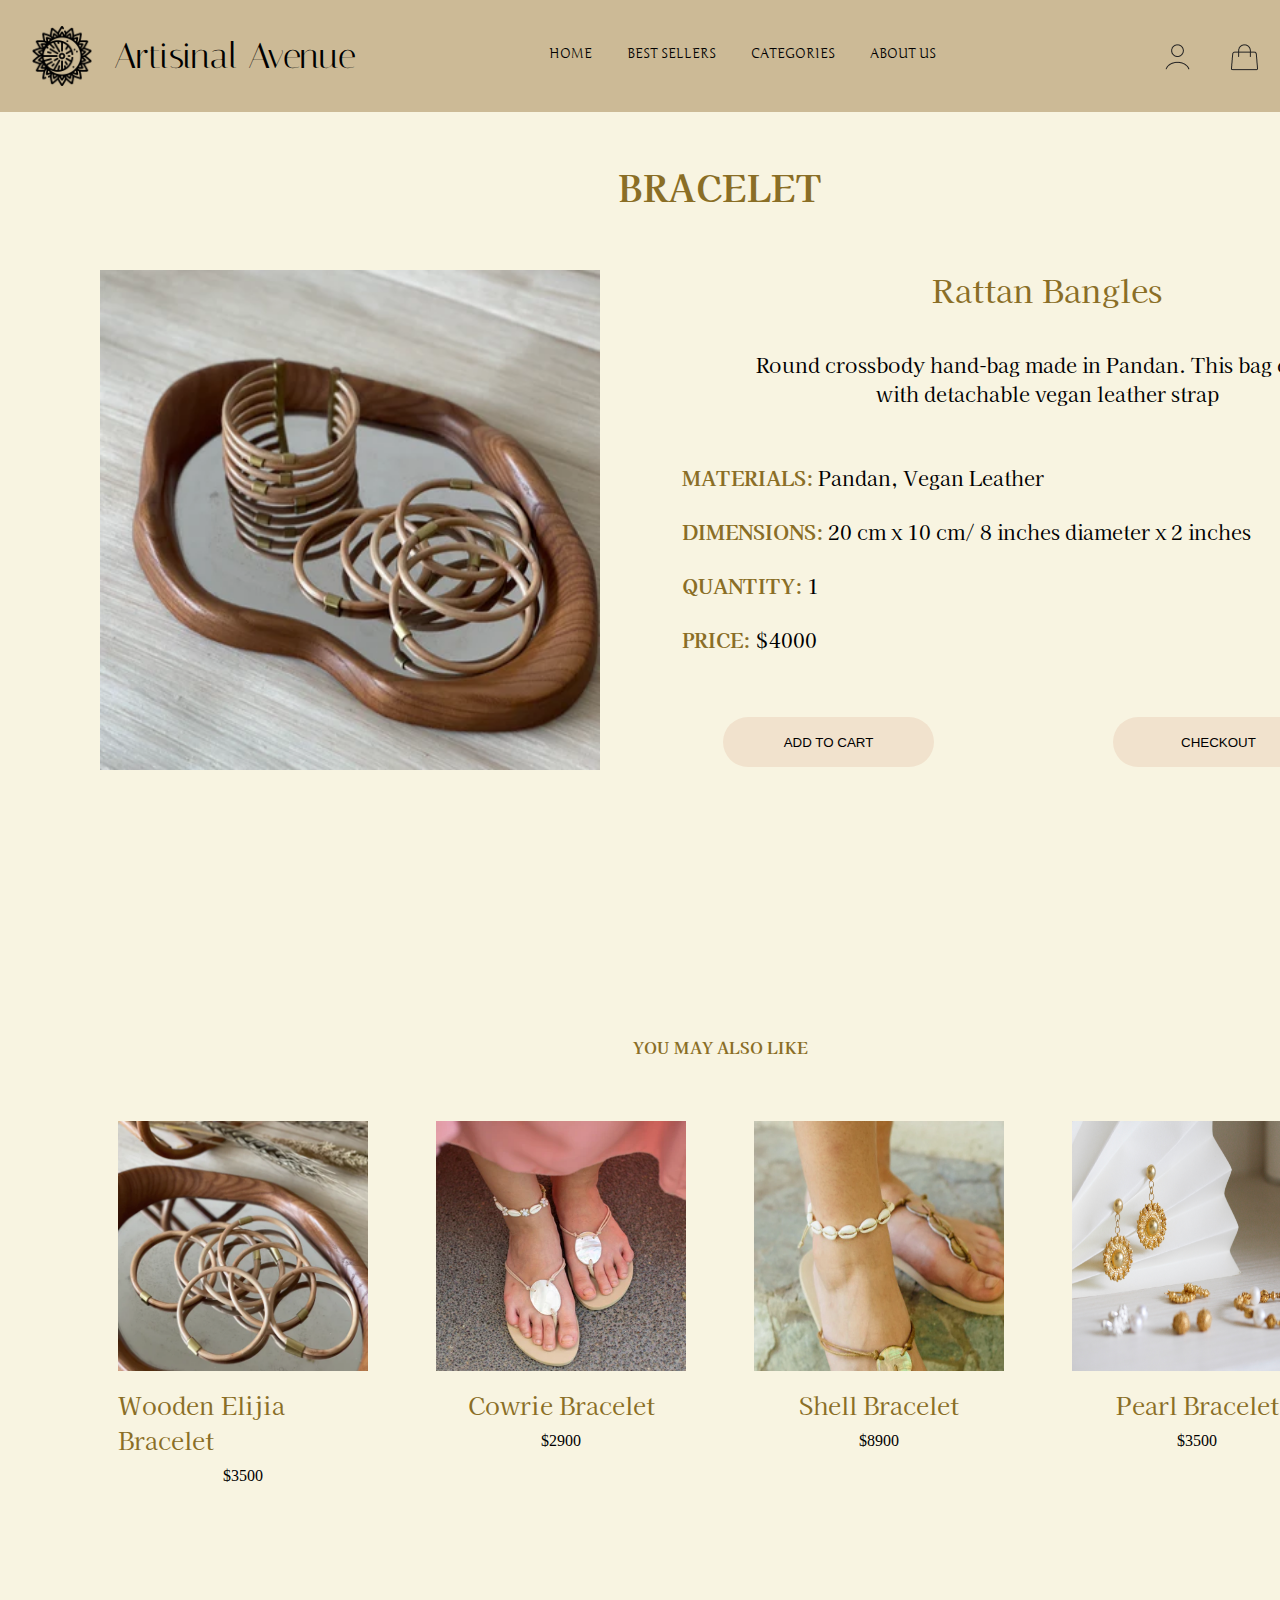
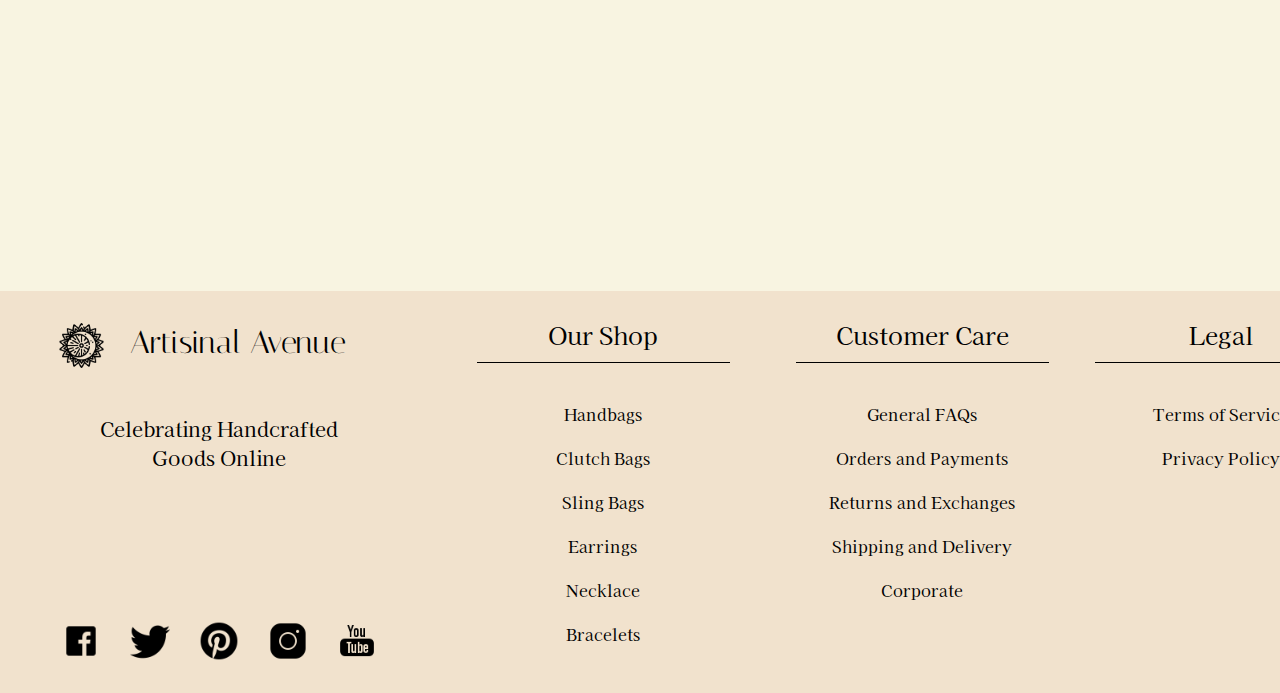
==== Categories/Bracelet.html @ ca0dc996 "Add files via upload" ====
<!DOCTYPE html>
<html lang="en">
    <head>
        <meta charset="UTF-8">
        <meta name="viewport" content="width=device-width, initial-scale=1.0">
        <link rel="preconnect" href="https://fonts.googleapis.com">
        <link rel="preconnect" href="https://fonts.gstatic.com" crossorigin>
        <link href="https://fonts.googleapis.com/css2?family=Italiana&family=Junge&family=Kaisei+Decol&display=swap" rel="stylesheet">
        <link rel="stylesheet" href="../header.css">
        <link rel="stylesheet" href="../Footer.css">
        <link rel="stylesheet" href="../index.css">
        <link rel="stylesheet" href="../Category.css">
        <link rel="stylesheet" href="../Footer.css">

        <title>Artisinal Avenue</title>
    </head>
    <body>
        <div class="main">

            <!-- HEADERRR -->
            <div class="Header-main" >
                <img class="Header-logo" src="../Header/sun.png" alt="Sun" />
                <p class="Header-title"> Artisinal Avenue</p>
                
                <div class="Navigation-wrapper">
                    <a href="../index.html#Home" class="Header-navigation"> HOME </a>
                    <div class="underline"></div>
                </div>
                <div class="Navigation-wrapper">
                    <a href="../index.html#BestSeller" class="Header-navigation"> BEST SELLERS</a>
                    <div class="underline"></div>
                </div>
                <div class="Navigation-wrapper">
                    <a href="../index.html#Categories" class="Header-navigation"> CATEGORIES </a>
                    <div class="underline"></div>
                </div>
                <div class="Navigation-wrapper">
                    <a href="../index.html#AboutUs" class="Header-navigation"> ABOUT US </a>
                    <div class="underline"></div>
                </div>
                
                
                <img class='Header-icons' id="Header-user" src="../Header/user.png" alt="" />
                <img class="Header-icons" id="Header-bag" src="../Header/bag.png" alt="" />
                <img class="Header-icons" id="Header-search" src="../Header/Search.png" alt="" />
                

            </div>


            <!-- PRODUCT HIGHLIGHT -->
            <p class="Highlight-title"> BRACELET </p>
            <div class="Highlight-main">
                <img class="Highlight-pic" src="/Categories/Bracelet/elina rattan bangles 2.webp" alt="">
                <div class="Highlight-info">
                    <!-- PRODUCT TITLE DESCRIPTION -->
                    <div class="Product-name-wrapper">
                        <p class="Highlight-product-title"> Rattan Bangles </p>
                        <p class="Highlight-product-description"> Round crossbody hand-bag made in Pandan. This bag comes with detachable vegan leather strap  </p>
                    </div>
                    <!-- INFOS MATERIALS -->
                    <div class="Product-infos">
                        <p class="Product-infos-description"> 
                            <span class="Product-infos-title">MATERIALS: </span> Pandan, Vegan Leather
                        </p>

                        <p class="Product-infos-description">
                            <span class="Product-infos-title">DIMENSIONS: </span>
                            20 cm x 10 cm/ 8 inches diameter x 2 inches
                        </p>

                        <p class="Product-infos-description">
                            <span class="Product-infos-title">QUANTITY: </span> 1
                        </p> 
                        
                        <p class="Product-infos-description">
                            <span class="Product-infos-title">PRICE: </span> $4000
                        </p>
                    </div>
                    <!-- CHECKOUT / ADD TO CARD -->
                    <div class="buttons">
                        <button> ADD TO CART </button>
                        <button> CHECKOUT </button>
                    </div>
                </div>
            </div>

            <div class="Suggestion-main">
                <p class="Suggestion-title"> YOU MAY ALSO LIKE </p>
                <div class="Suggestion-products-main">
                    <div class="products-suggestion">
                        <img src="/Categories/Bracelet/elina rattan bangles.webp" alt="">
                        <p class="products-suggestion-title"> Wooden Elijia Bracelet</p>
                        <p class="products-suggestion-price"> $3500</p>
                    </div>

                    <div class="products-suggestion">
                        <img src="/Categories/Bracelet/blaine cowrie bracelet.webp" alt="">
                        <p class="products-suggestion-title">Cowrie Bracelet</p>
                        <p class="products-suggestion-price"> $2900</p>
                    </div>

                    <div class="products-suggestion">
                        <img src="/Categories/Bracelet/shell bracelet 2.webp" alt="">
                        <p class="products-suggestion-title"> Shell Bracelet</p>
                        <p class="products-suggestion-price"> $8900</p>
                    </div>

                    <div class="products-suggestion">
                        <img src="/Categories/Bracelet/hero candidate 1.JPG" alt="">
                        <p class="products-suggestion-title"> Pearl Bracelet</p>
                        <p class="products-suggestion-price"> $3500</p>
                    </div>
                </div>
            </div>

            <!-- FOOOOTERRR -->

            <div class="Footer-main">
                <div class="Footer-brand">
                    <div class="Footer-title">
                        <img src="/Header/sun.png" alt="">
                        <p class="Footer-brand-name"> Artisinal Avenue</p>
                    </div>
                    <p class="Footer-tagline"> Celebrating Handcrafted Goods Online</p>
                    <div class="Footer-socials">
                        <img class="socials" src="/Footer/facebook.png" alt="">
                        <img class="socials" src="/Footer/twitter.png" alt="">
                        <img class="socials" src="/Footer/pinterest.png" alt="">
                        <img class="socials" src="/Footer/instagram.png" alt="">
                        <img class="socials" src="/Footer/toutube.png" alt="">
                    </div>
                </div>


                <div class="Footer-OurShop">
                    <p class="OurShop-title"> Our Shop</p>
                    <div class="line"></div>
                    <p class="Footer-nav"> <a href="../Categories/Handbag.html">Handbags</a>  </p>
                    <p class="Footer-nav"> <a href="../Categories/Clutchbag.html">Clutch Bags</a>   </p>
                    <p class="Footer-nav"> <a href="../Categories/Slingbag.html">Sling Bags</a>   </p>
                    <p class="Footer-nav"> <a href="../Categories/Earring.html">Earrings</a>   </p>
                    <p class="Footer-nav"> <a href="../Categories/Necklace.html">Necklace</a>   </p>
                    <p class="Footer-nav"> <a href="../Categories/Bracelet.html">Bracelets</a>   </p>
                </div>


                <div class="Footer-Customer">
                    <p class="OurShop-title"> Customer Care </p>
                    <div class="line"></div>
                    <p class="Footer-nav"> General FAQs</p>
                    <p class="Footer-nav"> Orders and Payments  </p>
                    <p class="Footer-nav"> Returns and Exchanges </p>
                    <p class="Footer-nav"> Shipping and Delivery </p>
                    <p class="Footer-nav"> Corporate </p>
                </div>

                <div class="Footer-legal">
                    <p class="OurShop-title"> Legal </p>
                    <div class="line"></div>
                    <p class="Footer-nav"> Terms of Service</p>
                    <p class="Footer-nav"> Privacy Policy </p>

                </div>
            </div>
        </div>

        <script src="../script2.js"></script>
    </body>

</html>
---- header.css ----
/* .Header-main{
    display: flex;
    background-color: #CCBA96;
    width: 1440px;
    height: 112px;
    align-items: center;
    margin-bottom: 0;
    position: fixed;
    z-index: 1;
}

.Header-logo{
    height: 60px;
    width: 60px;
    margin-left: 32px;
}

.Header-title{
    margin-left: 22px;
    margin-right: 158px;
    font-family: "italiana";
    font-size: 36px;
    color: black;
}

.Header-navigation{
    font-family: "junge";
    font-size: 13px;
    color: black;
    margin-left: 35px;
}

.Header-user{
    width: 35px;
    height: 35px;
    margin-left: 224px;
}

.Header-bag{
    width: 35px;
    height: 35px;
    margin-left: 32px;
}

.Header-search{
    width: 35px;
    height: 35px;
    margin-left: 32px;
} */

.Header-main{
    display: flex;
    background-color: #CCBA96;
    width: 1440px;
    height: 112px;
    align-items: center;
    margin-bottom: 0;
    position: fixed;
    z-index: 1;
}

.Header-logo{
    height: 60px;
    width: 60px;
    margin-left: 32px;
}

.Header-title{
    margin-left: 22px;
    margin-right: 158px;
    font-family: "italiana";
    font-size: 36px;
    color: black;
}

.Header-navigation{
    font-family: "junge";
    font-size: 13px;
    color: black;
    /* margin-left: 35px; */
    transition: 0.15s;
    text-decoration: none;
}

#Header-user{
    width: 35px;
    height: 35px;
    margin-left: 224px;
    cursor: pointer;
}

#Header-bag{
    width: 35px;
    height: 35px;
    margin-left: 32px;
    cursor: pointer;
}

.Header-search{
    margin-left: 35px;
    cursor: pointer;
}


.Navigation-wrapper{
    width: auto;
    height: auto;
    display: flex;
    flex-direction: column;
    align-items: center;
    margin-left: 35px;
    /* background-color: aquamarine; */
}

.underline{
    width: 0px;
    height: 1px;
    background-color: black;
    margin-top: 5px;
    transition: 0.15s;
}

.Navigation-wrapper:hover .underline{
    width: 100%;
}

.Navigation-wrapper:hover .Header-navigation{
    transform: scale(1.1);
}

.Header-icons{
    transition: 0.15s;
}
.Header-icons:hover{
    transform: scale(1.25);
}

#Header-search{
    margin-left: 35px;
}
---- Footer.css ----
.Footer-main{
    width: 1440px;
    height: 500px;
    background-color: #F1E2CD;
    display: flex;
    align-items: center;
    margin-top: 400px;
}

.Footer-brand{
    width: 320px;
    height: 338px;
    display: flex;
    flex-direction: column;
    align-items: center;
    margin-left: 59px;
}

.Footer-title{
    display: flex;
    width: 320px;
    height: 45px;
    margin-bottom: 46px;
}

.Footer-title img{
    width: 45px;
    height: 45px;
    margin-right: 26px;
}

.Footer-title p{
    font-family: "italiana";
    font-size: 32px;
    color: black;
}

.Footer-tagline{
    font-family: "kaisei decol";
    font-size: 20px;
    color: black;
    margin-bottom: 148px;
    width: 256px;
    height: 66px;
    text-align: center;
}

.Footer-socials img{
    width: 40px;
    height: 40px;
    transition: 0.15s;
}

.Footer-socials{
    width: 316px;
    height: 40px;
    display: flex;
    justify-content: space-between;
}

.Footer-OurShop{
    width: 266px;
    height: 350px;
    display: flex;
    flex-direction: column;
    margin-left: 91px;
    align-items: center;
}

.Footer-OurShop a{
    text-decoration: none;
    color: inherit;
}

.OurShop-title{
    font-family: "kaisei decol";
    font-size: 24px;
    color: black;
    margin-bottom: 10px;
}

.line{
    height: 1px;
    width: 253px;
    background-color: black;
    margin-bottom: 39px;
}

.Footer-nav{
    font-family: "kaisei decol";
    font-size: 16px;
    color: black;
    margin-bottom: 20px;
    font-weight: 300;
    transition: 0.15s;
    cursor: pointer;
}

.socials:hover{
    transform: scale(1.25);
}

.Footer-nav:hover{
    transform: scale(1.1);
    color:#6B5724 ;
}

.Footer-Customer{
    width: 256px;
    height: 350px;
    display: flex;
    flex-direction: column;
    margin-left: 58px;
    align-items: center;
}

.Footer-legal{
    width: 256px;
    height: 350px;
    display: flex;
    flex-direction: column;
    margin-left: 43px;
    align-items: center;
}
---- index.css ----
*{
    box-sizing: border-box;
    margin: 0px;
    padding: 0px;
}
  
.main{
    display: flex;
    flex-direction: column;
    align-items: center;
    width: 1440px;
    height: 6498px;
    background-color: #F8F4E1;
}
---- Category.css ----
.main{
    height: 2293px;
    width: 1440px;
    display: flex;
    flex-direction: column;
    align-items: center;
}

.Highlight-title{
    font: 700 36px "kaisei decol";
    color: #8A6E26;
    margin-top: 160px;
    margin-bottom: 54px;
}

.Highlight-main{
    height: 508px;
    width: 1240px;
    display: flex;
    align-items: center;
    justify-content: space-between;
    margin-bottom: 261px;
}

.Highlight-pic{
    width: 500px;
    height: 500px;
}

.Highlight-info{
    width: 658px;
    height: 508px;
    display: flex;
    flex-direction: column;
}

.Product-name-wrapper{
    width: 585px;
    height: 197px;
    display: flex;
    flex-direction: column;
    align-items: center;
    margin-left: 73px;
}

.Highlight-product-title{
    font: 400 32px "kaisei decol";
    color: #8A6E26;
    margin-bottom: 38px;
}

.Highlight-product-description{
    font: 400 20px "kaisei decol";
    color: #000000;
    width: 585px;
    height: 115px;
    text-align: center;
}

.Product-infos{
    width: 604px;
    height: 191px;
    display: flex;
    flex-direction: column;
    justify-content: space-between;
    margin-bottom: 63px;
}

.Product-infos-description{
    font: 400 20px "kaisei decol";
    color: black;
}

.Product-infos-title{
    font: 700 20px "kaisei decol";
    color: #8A6E26;
}

.buttons{
    width: 601px;
    height: 50px;
    display: flex;
    justify-content: space-between;
    margin-left: 41px;
}

.buttons button{
    width: 211px;
    height: 50px;
    color: black;
    background-color: #F1E2CD;
    border-radius: 50px;
    border: none;
    transition: 0.15s;
}

.buttons button:hover{
    background-color: #ceb898;
    transform: scale(1.05);
}

.Suggestion-main{
    width: 1204px;
    height: 456px;
    display: flex;
    flex-direction: column;
    align-items: center;
}

.Suggestion-title{
    font: 700 16px "kaisei decol";
    color: #8A6E26;
    margin-bottom: 62px;
}

.Suggestion-products-main{
    width: 1204px;
    height: 351px;
    display: flex;
    justify-content: space-between;
    margin-bottom: 297px;
}

.products-suggestion{
    height: 351px;
    width: 250px;
    display: flex;
    flex-direction: column;
    align-items: center;
    transition: 0.15s;
}

.products-suggestion:hover{
    transform: scale(1.05);
    background-color: #e0d7c9;
}

.products-suggestion img{
    width: 250px;
    height: 250px;
    margin-bottom: 16px;
}

.products-suggestion-title{
    font: 400 24px "kaisei decol";
    color: #8A6E26;
    margin-bottom: 10px;
}

.Footer-main{
    margin-top: 0;
}
---- Footer.css ----
.Footer-main{
    width: 1440px;
    height: 500px;
    background-color: #F1E2CD;
    display: flex;
    align-items: center;
    margin-top: 400px;
}

.Footer-brand{
    width: 320px;
    height: 338px;
    display: flex;
    flex-direction: column;
    align-items: center;
    margin-left: 59px;
}

.Footer-title{
    display: flex;
    width: 320px;
    height: 45px;
    margin-bottom: 46px;
}

.Footer-title img{
    width: 45px;
    height: 45px;
    margin-right: 26px;
}

.Footer-title p{
    font-family: "italiana";
    font-size: 32px;
    color: black;
}

.Footer-tagline{
    font-family: "kaisei decol";
    font-size: 20px;
    color: black;
    margin-bottom: 148px;
    width: 256px;
    height: 66px;
    text-align: center;
}

.Footer-socials img{
    width: 40px;
    height: 40px;
    transition: 0.15s;
}

.Footer-socials{
    width: 316px;
    height: 40px;
    display: flex;
    justify-content: space-between;
}

.Footer-OurShop{
    width: 266px;
    height: 350px;
    display: flex;
    flex-direction: column;
    margin-left: 91px;
    align-items: center;
}

.Footer-OurShop a{
    text-decoration: none;
    color: inherit;
}

.OurShop-title{
    font-family: "kaisei decol";
    font-size: 24px;
    color: black;
    margin-bottom: 10px;
}

.line{
    height: 1px;
    width: 253px;
    background-color: black;
    margin-bottom: 39px;
}

.Footer-nav{
    font-family: "kaisei decol";
    font-size: 16px;
    color: black;
    margin-bottom: 20px;
    font-weight: 300;
    transition: 0.15s;
    cursor: pointer;
}

.socials:hover{
    transform: scale(1.25);
}

.Footer-nav:hover{
    transform: scale(1.1);
    color:#6B5724 ;
}

.Footer-Customer{
    width: 256px;
    height: 350px;
    display: flex;
    flex-direction: column;
    margin-left: 58px;
    align-items: center;
}

.Footer-legal{
    width: 256px;
    height: 350px;
    display: flex;
    flex-direction: column;
    margin-left: 43px;
    align-items: center;
}
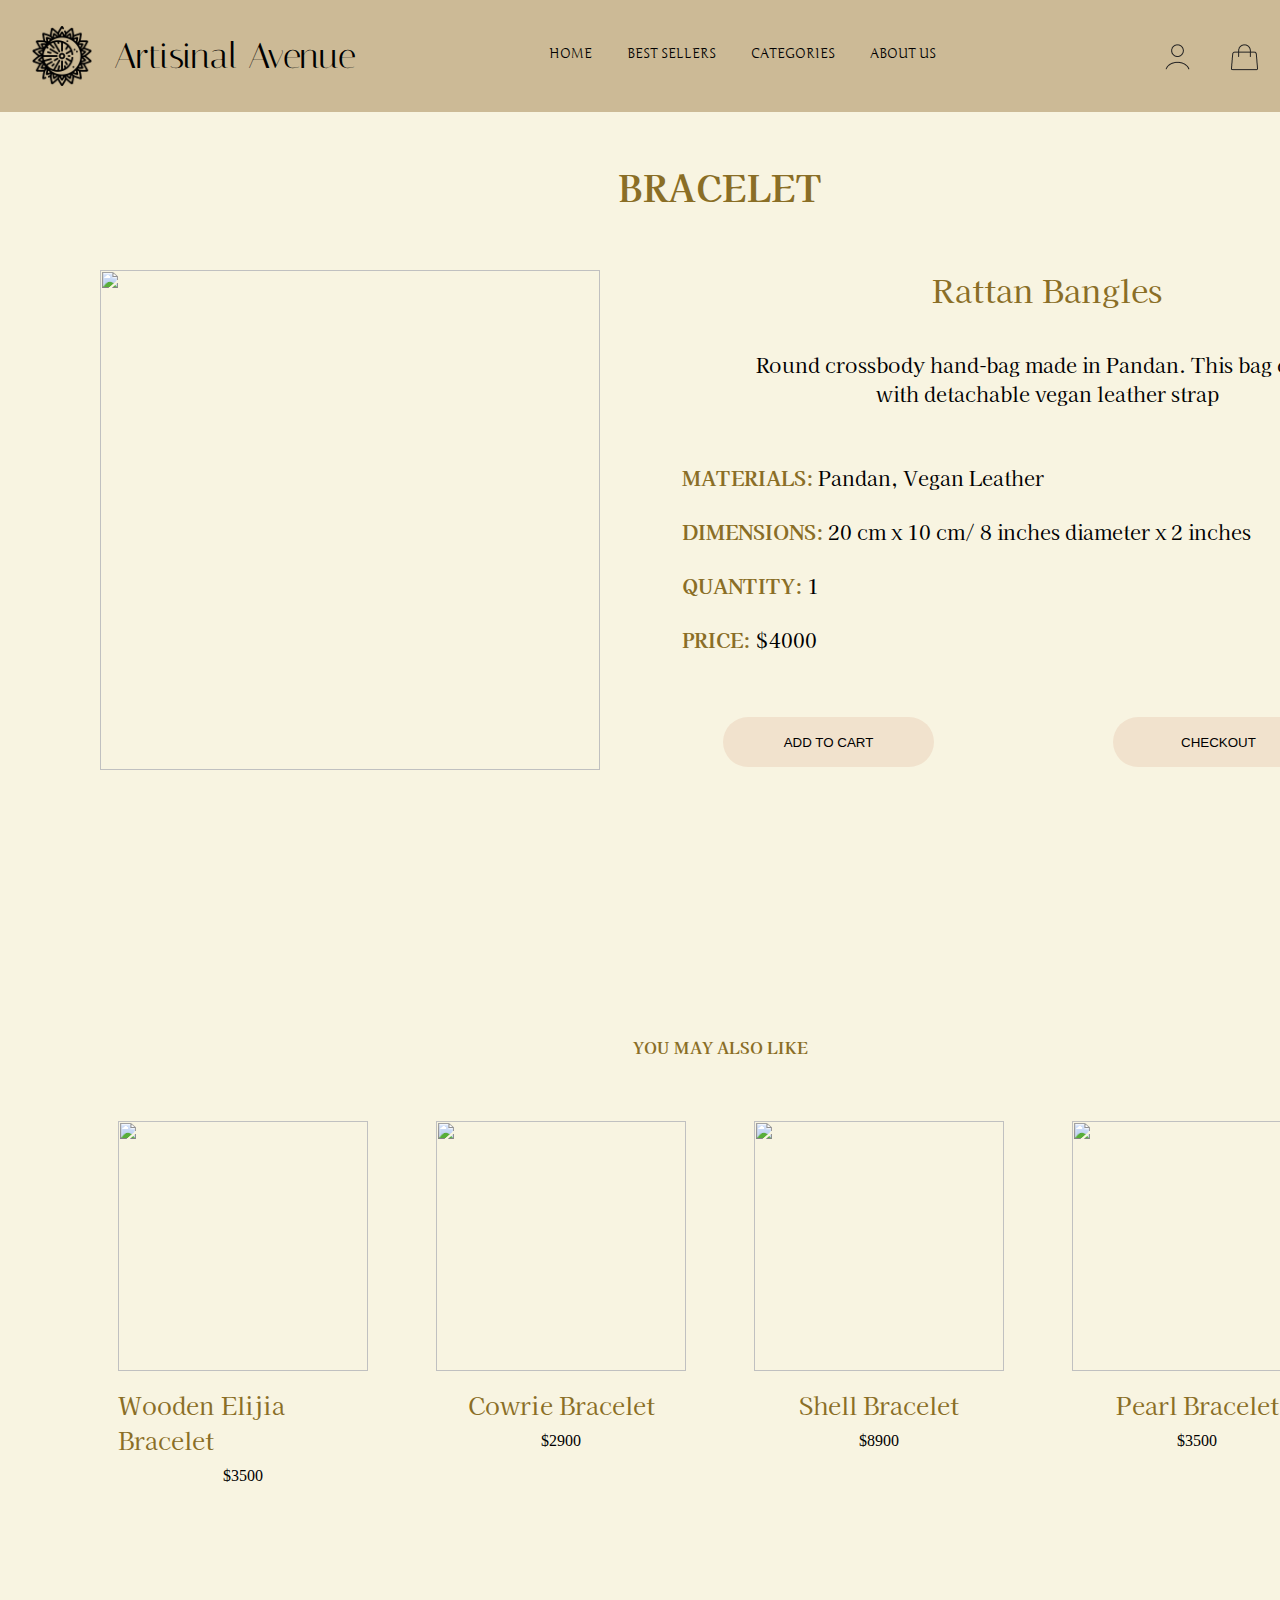
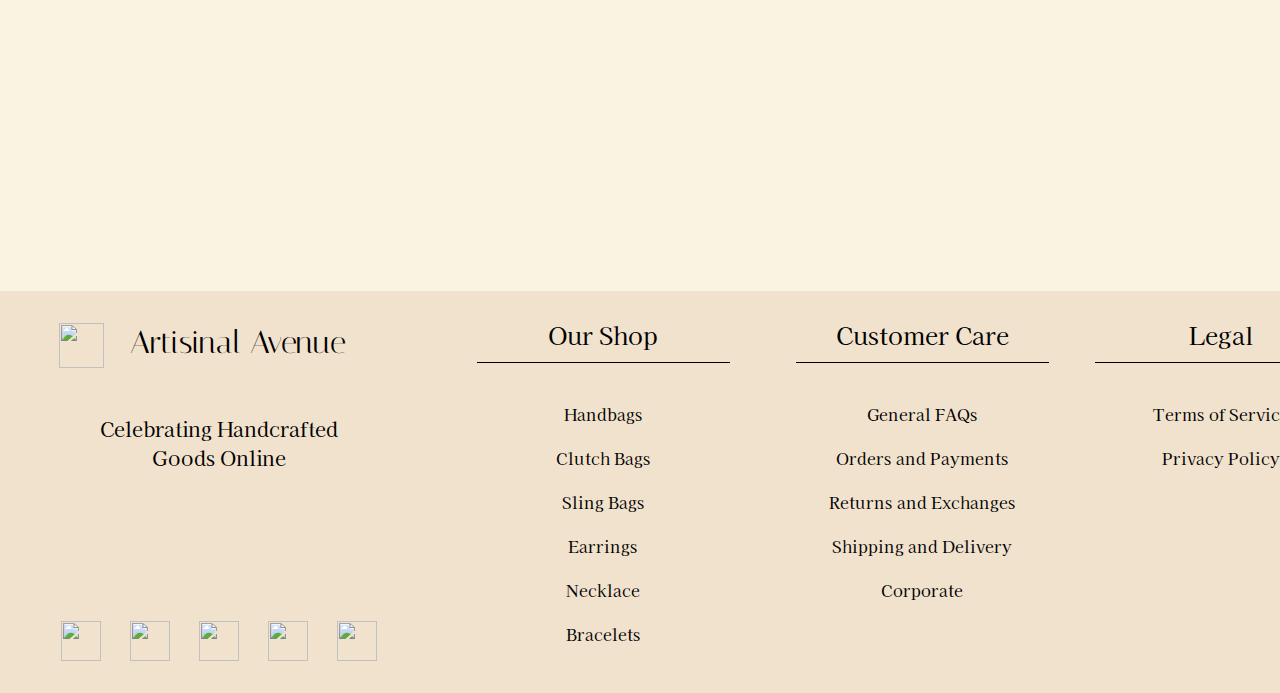
==== commit a7875e1a: "Update Bracelet.html" ====
--- a/Categories/Bracelet.html
+++ b/Categories/Bracelet.html
@@ -51,7 +51,7 @@
             <!-- PRODUCT HIGHLIGHT -->
             <p class="Highlight-title"> BRACELET </p>
             <div class="Highlight-main">
-                <img class="Highlight-pic" src="/Categories/Bracelet/elina rattan bangles 2.webp" alt="">
+                <img class="Highlight-pic" src="Categories/Bracelet/elina rattan bangles 2.webp" alt="">
                 <div class="Highlight-info">
                     <!-- PRODUCT TITLE DESCRIPTION -->
                     <div class="Product-name-wrapper">
@@ -89,25 +89,25 @@
                 <p class="Suggestion-title"> YOU MAY ALSO LIKE </p>
                 <div class="Suggestion-products-main">
                     <div class="products-suggestion">
-                        <img src="/Categories/Bracelet/elina rattan bangles.webp" alt="">
+                        <img src="Categories/Bracelet/elina rattan bangles.webp" alt="">
                         <p class="products-suggestion-title"> Wooden Elijia Bracelet</p>
                         <p class="products-suggestion-price"> $3500</p>
                     </div>
 
                     <div class="products-suggestion">
-                        <img src="/Categories/Bracelet/blaine cowrie bracelet.webp" alt="">
+                        <img src="Categories/Bracelet/blaine cowrie bracelet.webp" alt="">
                         <p class="products-suggestion-title">Cowrie Bracelet</p>
                         <p class="products-suggestion-price"> $2900</p>
                     </div>
 
                     <div class="products-suggestion">
-                        <img src="/Categories/Bracelet/shell bracelet 2.webp" alt="">
+                        <img src="Categories/Bracelet/shell bracelet 2.webp" alt="">
                         <p class="products-suggestion-title"> Shell Bracelet</p>
                         <p class="products-suggestion-price"> $8900</p>
                     </div>
 
                     <div class="products-suggestion">
-                        <img src="/Categories/Bracelet/hero candidate 1.JPG" alt="">
+                        <img src="Categories/Bracelet/hero candidate 1.JPG" alt="">
                         <p class="products-suggestion-title"> Pearl Bracelet</p>
                         <p class="products-suggestion-price"> $3500</p>
                     </div>
@@ -119,16 +119,16 @@
             <div class="Footer-main">
                 <div class="Footer-brand">
                     <div class="Footer-title">
-                        <img src="/Header/sun.png" alt="">
+                        <img src="Header/sun.png" alt="">
                         <p class="Footer-brand-name"> Artisinal Avenue</p>
                     </div>
                     <p class="Footer-tagline"> Celebrating Handcrafted Goods Online</p>
                     <div class="Footer-socials">
-                        <img class="socials" src="/Footer/facebook.png" alt="">
-                        <img class="socials" src="/Footer/twitter.png" alt="">
-                        <img class="socials" src="/Footer/pinterest.png" alt="">
-                        <img class="socials" src="/Footer/instagram.png" alt="">
-                        <img class="socials" src="/Footer/toutube.png" alt="">
+                        <img class="socials" src="Footer/facebook.png" alt="">
+                        <img class="socials" src="Footer/twitter.png" alt="">
+                        <img class="socials" src="Footer/pinterest.png" alt="">
+                        <img class="socials" src="Footer/instagram.png" alt="">
+                        <img class="socials" src="Footer/toutube.png" alt="">
                     </div>
                 </div>
 
@@ -168,4 +168,4 @@
         <script src="../script2.js"></script>
     </body>
 
-</html>+</html>
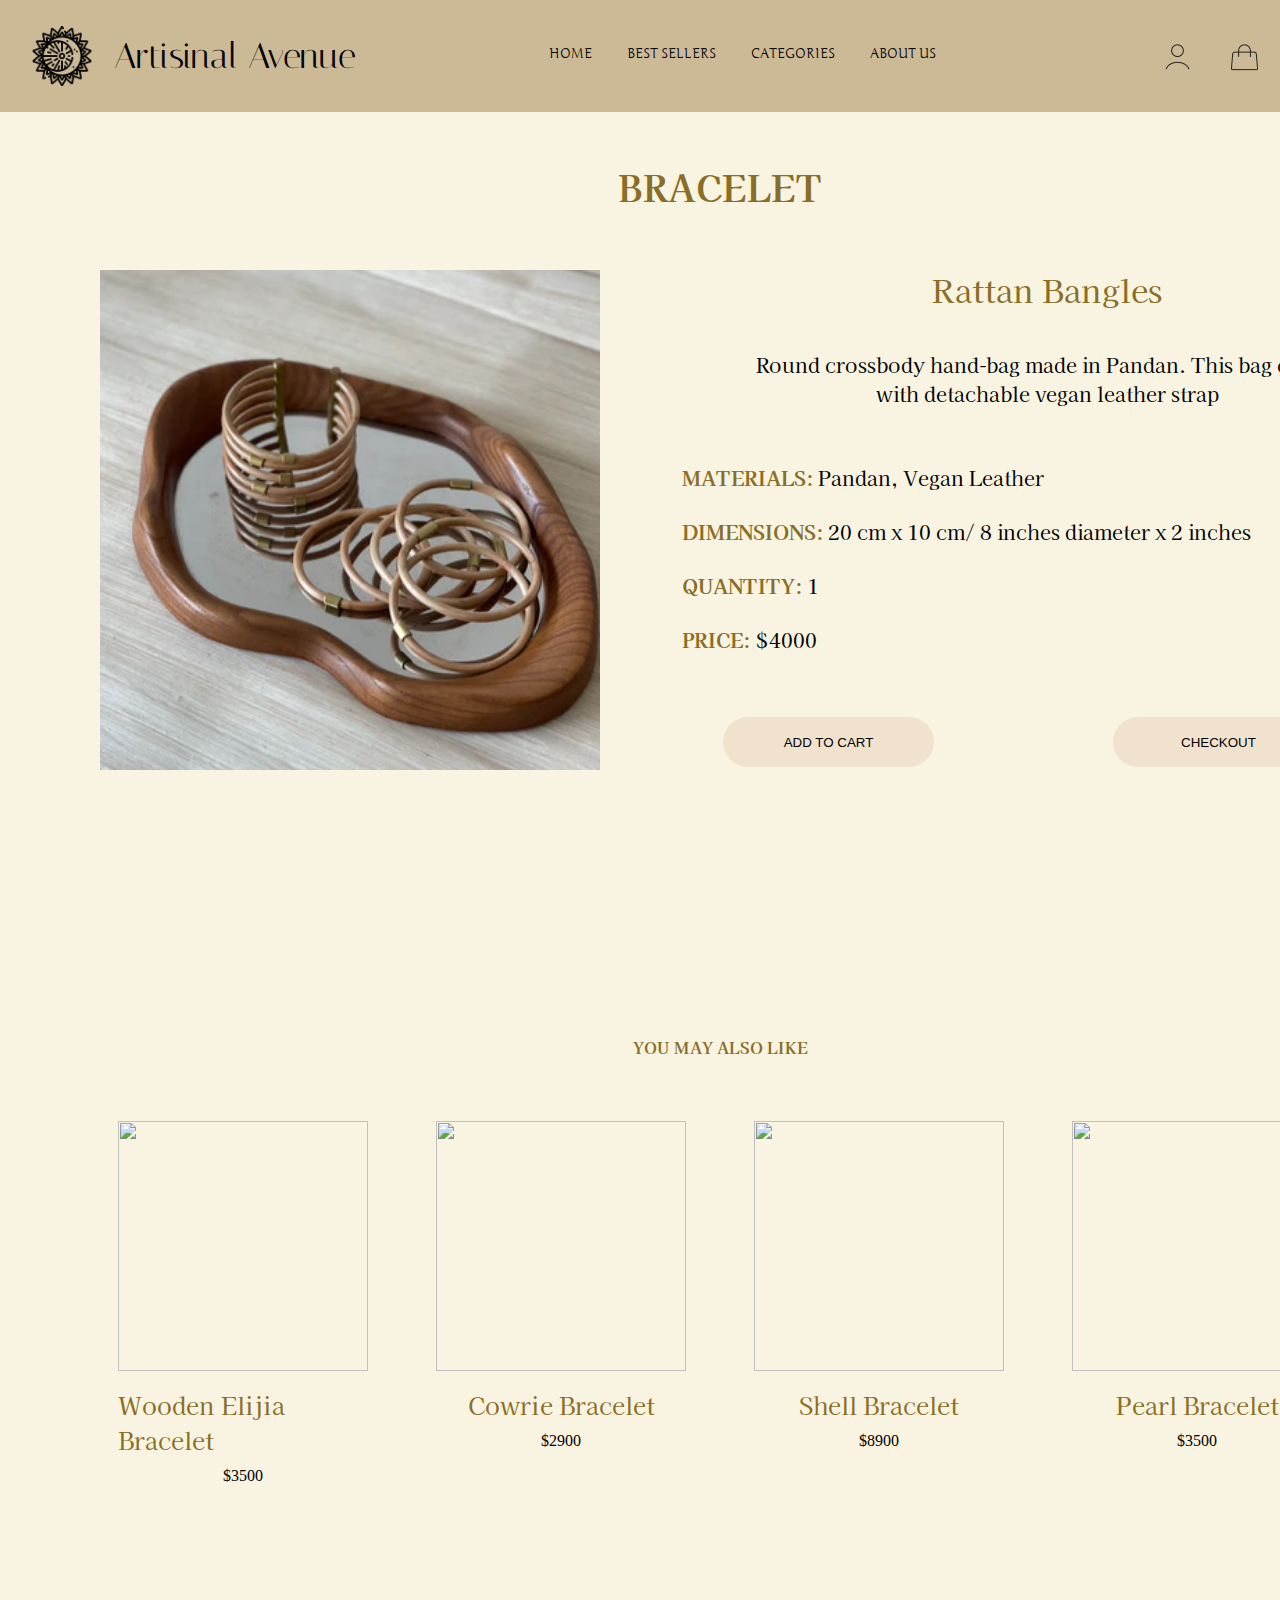
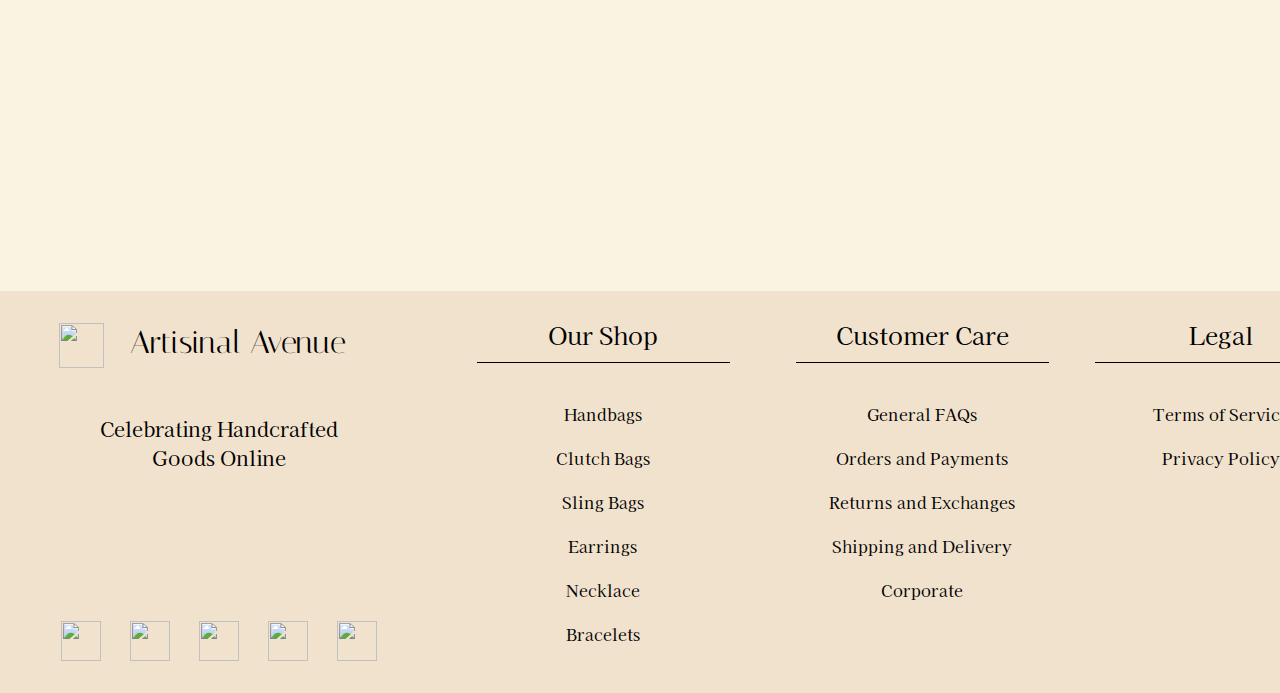
==== commit 084eca16: "Update Bracelet.html" ====
--- a/Categories/Bracelet.html
+++ b/Categories/Bracelet.html
@@ -51,7 +51,7 @@
             <!-- PRODUCT HIGHLIGHT -->
             <p class="Highlight-title"> BRACELET </p>
             <div class="Highlight-main">
-                <img class="Highlight-pic" src="Categories/Bracelet/elina rattan bangles 2.webp" alt="">
+                <img class="Highlight-pic" src="Bracelet/elina rattan bangles 2.webp" alt="">
                 <div class="Highlight-info">
                     <!-- PRODUCT TITLE DESCRIPTION -->
                     <div class="Product-name-wrapper">
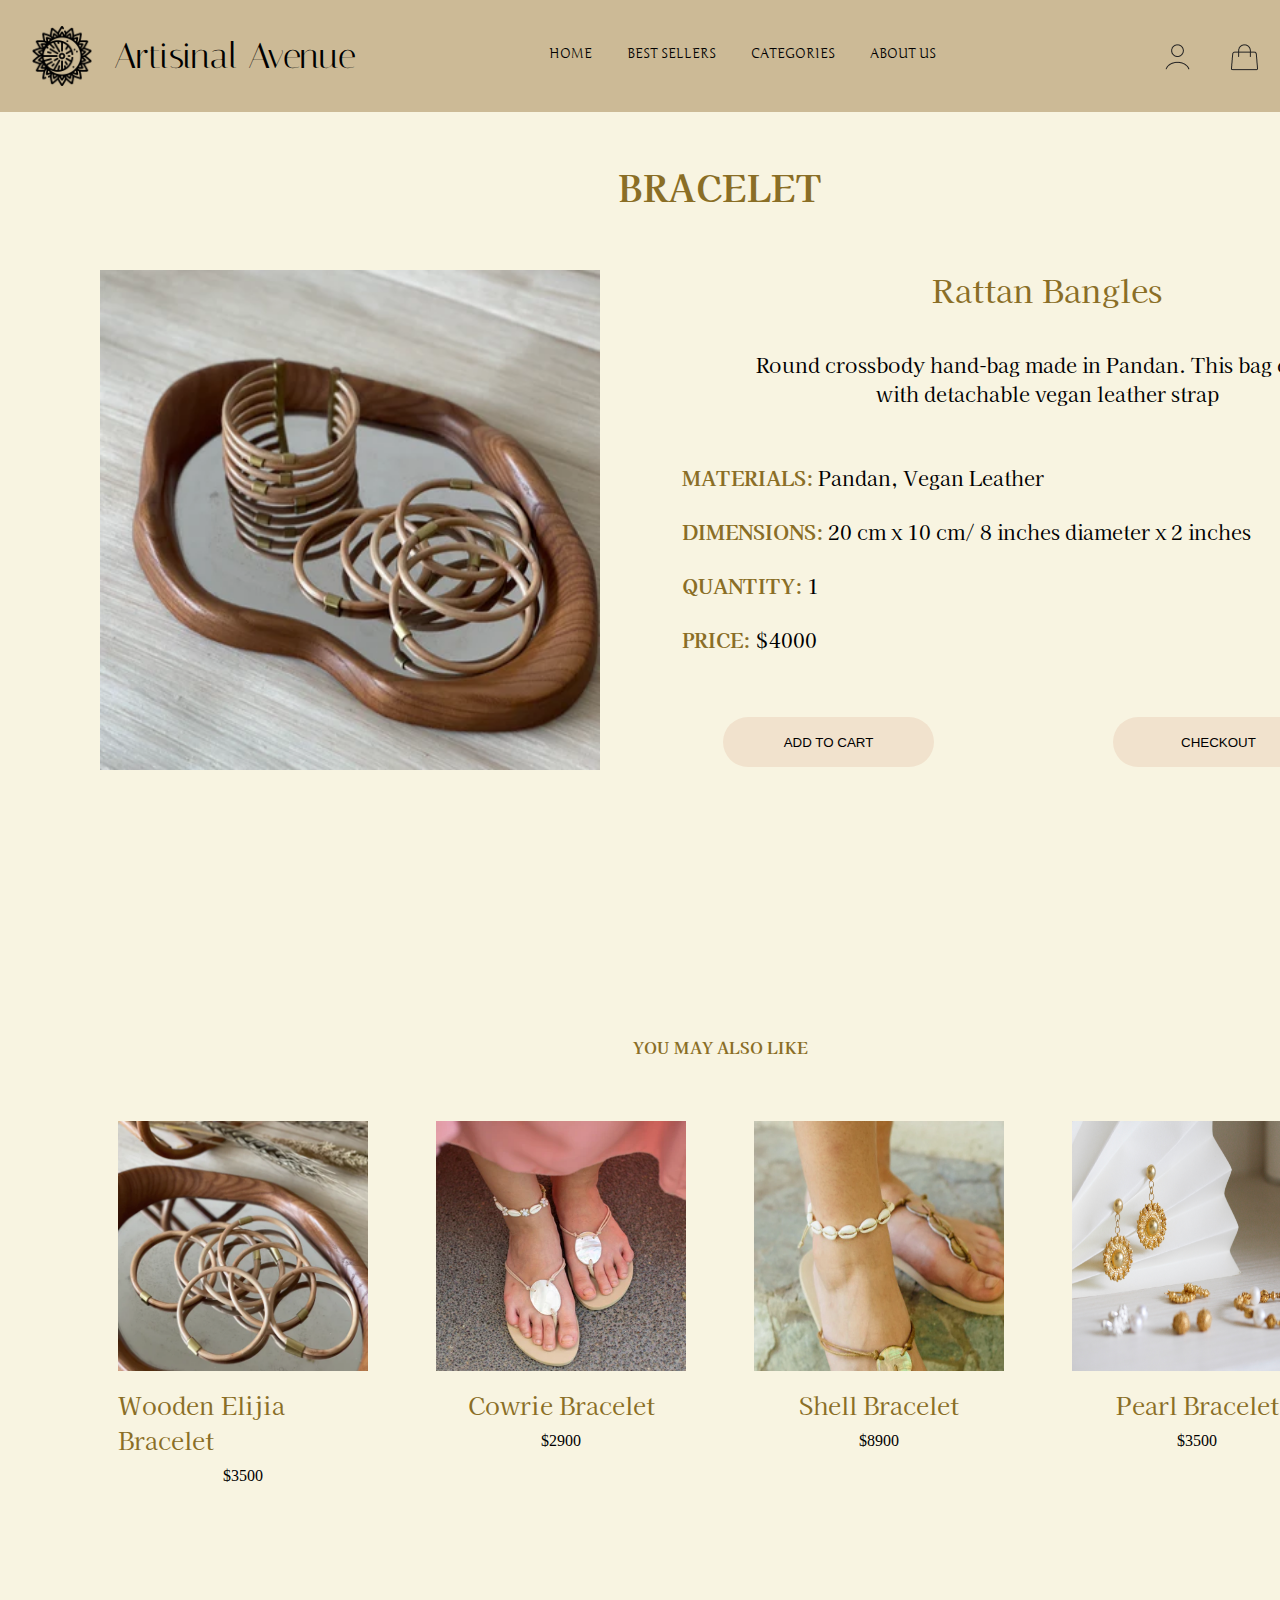
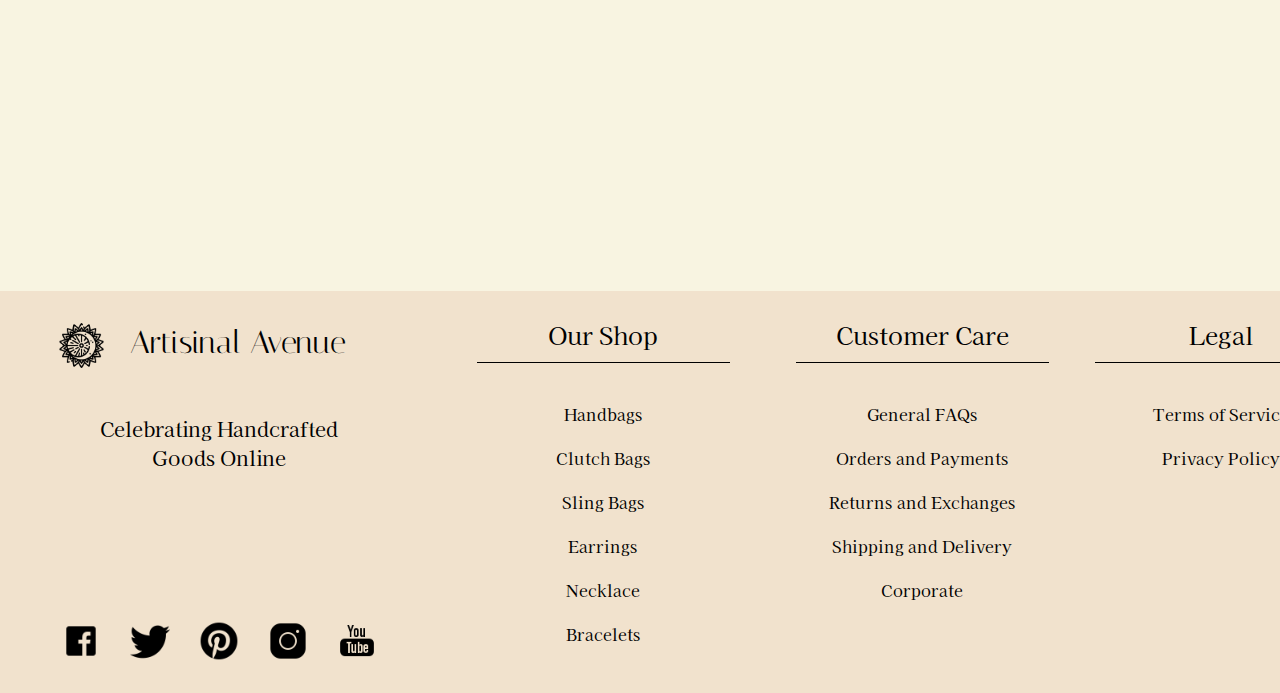
==== commit 021621d7: "Update Bracelet.html" ====
--- a/Categories/Bracelet.html
+++ b/Categories/Bracelet.html
@@ -51,7 +51,7 @@
             <!-- PRODUCT HIGHLIGHT -->
             <p class="Highlight-title"> BRACELET </p>
             <div class="Highlight-main">
-                <img class="Highlight-pic" src="Bracelet/elina rattan bangles 2.webp" alt="">
+                <img class="Highlight-pic" src="/Categories/Bracelet/elina rattan bangles 2.webp" alt="">
                 <div class="Highlight-info">
                     <!-- PRODUCT TITLE DESCRIPTION -->
                     <div class="Product-name-wrapper">
@@ -89,25 +89,25 @@
                 <p class="Suggestion-title"> YOU MAY ALSO LIKE </p>
                 <div class="Suggestion-products-main">
                     <div class="products-suggestion">
-                        <img src="Categories/Bracelet/elina rattan bangles.webp" alt="">
+                        <img src="/Categories/Bracelet/elina rattan bangles.webp" alt="">
                         <p class="products-suggestion-title"> Wooden Elijia Bracelet</p>
                         <p class="products-suggestion-price"> $3500</p>
                     </div>
 
                     <div class="products-suggestion">
-                        <img src="Categories/Bracelet/blaine cowrie bracelet.webp" alt="">
+                        <img src="/Categories/Bracelet/blaine cowrie bracelet.webp" alt="">
                         <p class="products-suggestion-title">Cowrie Bracelet</p>
                         <p class="products-suggestion-price"> $2900</p>
                     </div>
 
                     <div class="products-suggestion">
-                        <img src="Categories/Bracelet/shell bracelet 2.webp" alt="">
+                        <img src="/Categories/Bracelet/shell bracelet 2.webp" alt="">
                         <p class="products-suggestion-title"> Shell Bracelet</p>
                         <p class="products-suggestion-price"> $8900</p>
                     </div>
 
                     <div class="products-suggestion">
-                        <img src="Categories/Bracelet/hero candidate 1.JPG" alt="">
+                        <img src="/Categories/Bracelet/hero candidate 1.JPG" alt="">
                         <p class="products-suggestion-title"> Pearl Bracelet</p>
                         <p class="products-suggestion-price"> $3500</p>
                     </div>
@@ -119,16 +119,16 @@
             <div class="Footer-main">
                 <div class="Footer-brand">
                     <div class="Footer-title">
-                        <img src="Header/sun.png" alt="">
+                        <img src="/Header/sun.png" alt="">
                         <p class="Footer-brand-name"> Artisinal Avenue</p>
                     </div>
                     <p class="Footer-tagline"> Celebrating Handcrafted Goods Online</p>
                     <div class="Footer-socials">
-                        <img class="socials" src="Footer/facebook.png" alt="">
-                        <img class="socials" src="Footer/twitter.png" alt="">
-                        <img class="socials" src="Footer/pinterest.png" alt="">
-                        <img class="socials" src="Footer/instagram.png" alt="">
-                        <img class="socials" src="Footer/toutube.png" alt="">
+                        <img class="socials" src="/Footer/facebook.png" alt="">
+                        <img class="socials" src="/Footer/twitter.png" alt="">
+                        <img class="socials" src="/Footer/pinterest.png" alt="">
+                        <img class="socials" src="/Footer/instagram.png" alt="">
+                        <img class="socials" src="/Footer/toutube.png" alt="">
                     </div>
                 </div>
 
